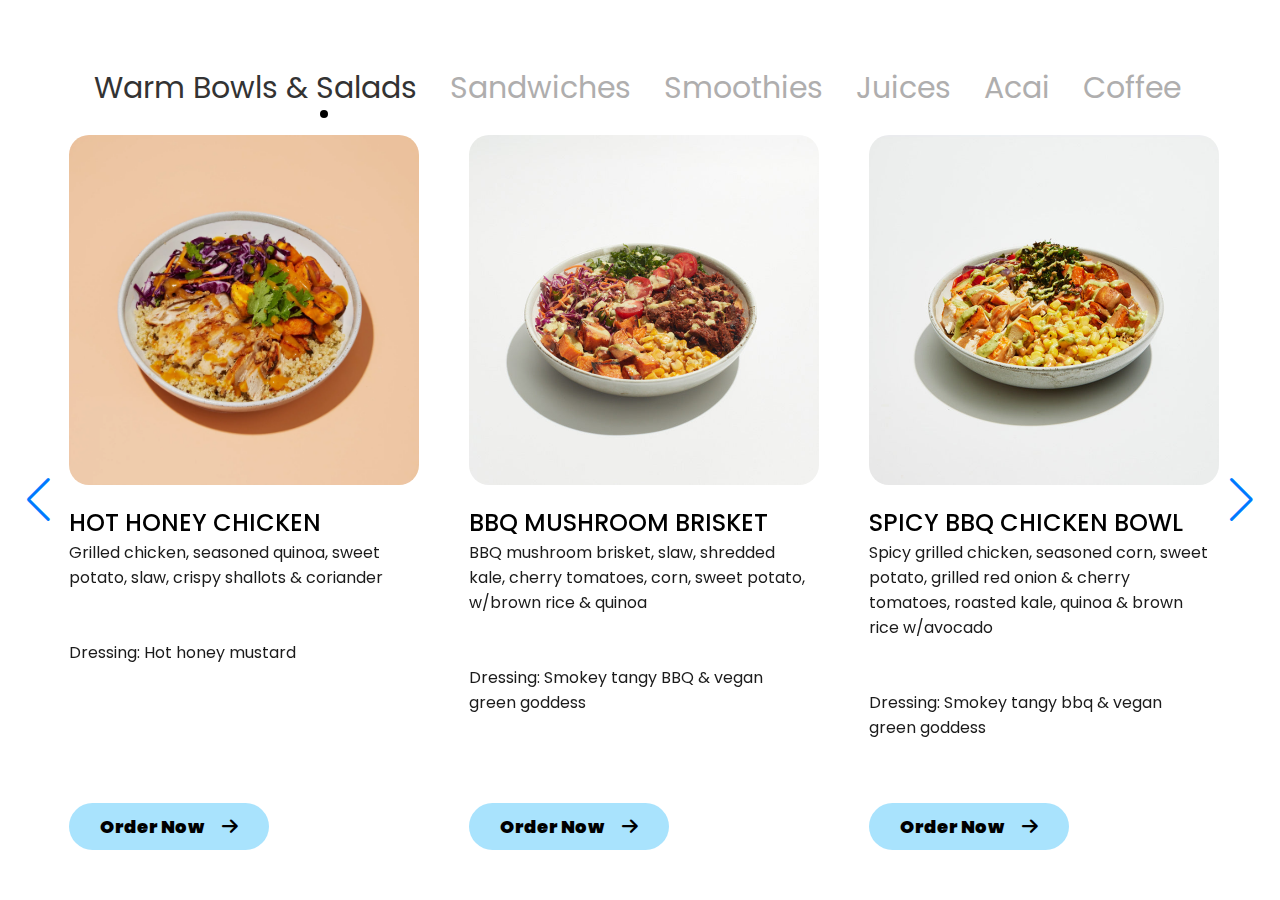
==== index.html @ 51a3aa34 "Add files via upload" ====
<!DOCTYPE html>
<html lang="en">

<head>
    <meta charset="UTF-8">
    <meta name="viewport" content="width=device-width, initial-scale=1.0">
    <title>Document</title>
    <link rel="stylesheet" href="style.css">

    <link rel="stylesheet" href="./swiper-bundle.min.css">

    <link rel="stylesheet" href="https://cdnjs.cloudflare.com/ajax/libs/font-awesome/6.6.0/css/all.min.css">
</head>

<body>
    <div class="container">
        <div class="content">
            <input type="radio" name="indicator" checked id="wbands">
            <input type="radio" name="indicator" id="sandwiches">
            <input type="radio" name="indicator" id="smoothies">
            <input type="radio" name="indicator" id="juices">
            <input type="radio" name="indicator" id="acai">
            <input type="radio" name="indicator" id="coffee">
            <div class="list">
                <label for="wbands" class="wbands tab">
                    <span class="topic">Warm Bowls & Salads</span>
                </label>
                <label for="sandwiches" class="sandwiches tab">
                    <span class="topic">Sandwiches</span>
                </label>
                <label for="smoothies" class="smoothies tab">
                    <span class="topic">Smoothies</span>
                </label>
                <label for="juices" class="juices tab">
                    <span class="topic">Juices</span>
                </label>
                <label for="acai" class="acai tab">
                    <span class="topic">Acai</span>
                </label>
                <label for="coffee" class="coffee tab">
                    <span class="topic">Coffee</span>
                </label>
                <div class="indicator"></div>
            </div>


            <!-- Slider -->


            <div class="slide-container swiper">
                <div class="slide-content warmBowlsAndSalads products">

                    <!-------------------------------------------------------------warmBowlandSalads---------------------------------------------------------------------->


                    <div class="card-wrapper swiper-wrapper">
                        <div class="card swiper-slide">
                            <div class="image-content">
                                <div class="card-image">
                                    <img src="./images/WarmBowlsAndSalads/hothoneychicken_square.webp" class="card-img">
                                </div>
                            </div>
                            <div class="card-content">
                                <h3 class="name">HOT HONEY CHICKEN</h3>
                                <p class="description">Grilled chicken, seasoned quinoa, sweet potato, slaw, crispy
                                    shallots & coriander</p>
                                <br>
                                <br>
                                <p class="dressing">Dressing: Hot honey mustard</p>
                                <button class="btn">Order Now <i class="fa-solid fa-arrow-right"></i></button>

                            </div>
                        </div>

                        <div class="card swiper-slide">
                            <div class="image-content">
                                <div class="card-image">
                                    <img src="./images/WarmBowlsAndSalads/BBQ-Mushroom-Brisket.jpg" class="card-img">
                                </div>
                            </div>
                            <div class="card-content">
                                <h3 class="name">BBQ MUSHROOM BRISKET</h3>
                                <p class="description">BBQ mushroom brisket, slaw, shredded kale, cherry tomatoes, corn,
                                    sweet potato, w/brown rice & quinoa</p>
                                <br>
                                <br>
                                <p class="dressing">Dressing: Smokey tangy BBQ & vegan green goddess</p>
                                <button class="btn">Order Now <i class="fa-solid fa-arrow-right"></i></button>
                            </div>
                        </div>

                        <div class="card swiper-slide">
                            <div class="image-content">
                                <div class="card-image">
                                    <img src="./images/WarmBowlsAndSalads/Spicy_BBQ_Chicken_Bowl.jpg" class="card-img">
                                </div>
                            </div>

                            <div class="card-content">
                                <h3 class="name">SPICY BBQ CHICKEN BOWL</h3>
                                <p class="description">Spicy grilled chicken, seasoned corn, sweet potato, grilled red
                                    onion & cherry tomatoes, roasted kale, quinoa & brown rice w/avocado</p>
                                <br>
                                <br>
                                <p class="dressing">Dressing: Smokey tangy bbq & vegan green goddess</p>
                                <button class="btn">Order Now <i class="fa-solid fa-arrow-right"></i></button>
                            </div>
                        </div>

                        <div class="card swiper-slide">
                            <div class="image-content">
                                <div class="card-image">
                                    <img src="./images/WarmBowlsAndSalads/buffalochicken_Salad.jpg" class="card-img">
                                </div>
                            </div>
                            <div class="card-content">
                                <h3 class="name">BUFFALO CHICKEN SALAD</h3>
                                <p class="description">Grilled chicken, seasoned quinoa, kale, cherry tomatoes, carrots,
                                    cos, slaw, croutons, feta, pickled onions & coriander</p>
                                <br>
                                <br>
                                <p class="dressing">Dressing: Hot honey mustard</p>
                                <button class="btn">Order Now <i class="fa-solid fa-arrow-right"></i></button>
                            </div>
                        </div>

                        <div class="card swiper-slide">
                            <div class="image-content">
                                <div class="card-image">
                                    <img src="./images/WarmBowlsAndSalads/Burrito_Bowl.jpg" class="card-img">
                                </div>
                            </div>
                            <div class="card-content">
                                <h3 class="name">BURRITO BOWL</h3>
                                <p class="description">Spicy grilled chicken, sweet potato, black beans, seasoned corn,
                                    cherry tomatoes, shredded kale, quinoa & brown rice w/corn chips </p>
                                <br>
                                <br>
                                <p class="dressing">Dressing: Coriander jalapeno & chipotle crema</p>
                                <button class="btn">Order Now <i class="fa-solid fa-arrow-right"></i></button>
                            </div>
                        </div>

                        <div class="card swiper-slide">
                            <div class="image-content">
                                <div class="card-image">
                                    <img src="./images/WarmBowlsAndSalads/Macro_Bowl.jpg" class="card-img">
                                </div>
                            </div>
                            <div class="card-content">
                                <h3 class="name">MACRO BOWL</h3>
                                <p class="description">Sweet potato, lentils, hummus, avocado, cucumber, cherry
                                    tomatoes, shredded kale, quinoa & brown rice w/toasted paprika nut mix & black
                                    sesame seeds</p>
                                <br>
                                <br>
                                <p class="dressing">Dressing: Vegan green goddess</p>
                                <button class="btn">Order Now <i class="fa-solid fa-arrow-right"></i></button>
                            </div>
                        </div>

                        <div class="card swiper-slide">
                            <div class="image-content">
                                <div class="card-image">
                                    <img src="./images/WarmBowlsAndSalads/cali_harvest.jpg" class="card-img">
                                </div>
                            </div>
                            <div class="card-content">
                                <h3 class="name">CALI HARVEST</h3>
                                <p class="description">Grilled chicken, sweet potato, feta, apple, shredded kale, baby
                                    spinach, quinoa & brown rice w/toasted paprika nut mix</p>
                                <br>
                                <br>
                                <p class="dressing">Dressing: Citrus vinaigrette</p>
                                <button class="btn">Order Now <i class="fa-solid fa-arrow-right"></i></button>
                            </div>
                        </div>

                        <div class="card swiper-slide">
                            <div class="image-content">
                                <div class="card-image">
                                    <img src="./images/WarmBowlsAndSalads/Baja.jpg" class="card-img">
                                </div>
                            </div>
                            <div class="card-content">
                                <h3 class="name">BAJA CHICKEN SALAD</h3>
                                <p class="description">Spicy grilled chicken, avocado, slaw, corn, cos, black beans,
                                    cherry tomatoes, baby spinach w/corn chips</p>
                                <br>
                                <br>
                                <p class="dressing">Dressing: Coriander jalapeño & chipotle crema</p>
                                <button class="btn">Order Now <i class="fa-solid fa-arrow-right"></i></button>
                            </div>
                        </div>

                        <div class="card swiper-slide">
                            <div class="image-content">
                                <div class="card-image">
                                    <img src="./images/WarmBowlsAndSalads/seasame_teriyaki_salmon.webp" class="card-img">
                                </div>
                            </div>
                            <div class="card-content">
                                <h3 class="name">SEASAME TERIYAKI SALMON</h3>
                                <p class="description">Teriyaki glazed salmon <br> w/honey carrots, slaw mix, <br>
                                    edamame beans, cherry <br> tomatoes, pickled ginger, <br> brown rice & quinoa <br>
                                    topped w/crispy shallots <br> and black sesame seeds.</p>
                                <br>
                                <br>
                                <p class="dressing">Dressing: Creamy Sesame dressing</p>
                                <button class="btn">Order Now <i class="fa-solid fa-arrow-right"></i></button>
                            </div>
                        </div>
                    </div>
                    <div class="swiper-button-next btn-next"></div>
                    <div class="swiper-button-prev btn-prev"></div>
                </div>


                <!-------------------------------------------------------------SandWiches---------------------------------------------------------------------->

                <div class="slide-content SandWiches products">

                    <div class="card-wrapper swiper-wrapper">
                        <div class="card swiper-slide">
                            <div class="image-content">
                                <div class="card-image">
                                    <img src="./images/Sandwiches/Chicken_Club.webp" class="card-img">
                                </div>
                            </div>
                            <div class="card-content">
                                <h3 class="name">CHICKEN CLUB</h3>
                                <p class="description">Grilled chicken, avocado, roma tomato, baby spinach, dijon mayo, pesto on 36hr fermented toasted sourdough</p>
                             
                                <button class="btn">Order Now <i class="fa-solid fa-arrow-right"></i></button>

                            </div>
                        </div>

                        <div class="card swiper-slide">
                            <div class="image-content">
                                <div class="card-image">
                                    <img src="./images/Sandwiches/Spicy_Tuna_Melt.webp" class="card-img">
                                </div>
                            </div>
                            <div class="card-content">
                                <h3 class="name">SPICY TUNA MELT</h3>
                                <p class="description">Line caught tuna, avocado, provolone, roma tomato, jalapenos, vegan mayo & tabasco on 36hr fermented toasted sourdough</p>
                            
                                <button class="btn">Order Now <i class="fa-solid fa-arrow-right"></i></button>
                            </div>
                        </div>

                        <div class="card swiper-slide">
                            <div class="image-content">
                                <div class="card-image">
                                    <img src="./images//Sandwiches/Grilled_Tamari_Tofu.webp" class="card-img">
                                </div>
                            </div>

                            <div class="card-content">
                                <h3 class="name">GILLED TAMARI TOFU</h3>
                                <p class="description">Grilled tamari tofu, avocado, roma tomato, spinach, hummus, vegan smokey mayo & dukkah on 36hr fermented toasted sourdough</p>

                                <button class="btn">Order Now <i class="fa-solid fa-arrow-right"></i></button>
                            </div>
                        </div>

                        <div class="card swiper-slide">
                            <div class="image-content">
                                <div class="card-image">
                                    <img src="./images/Sandwiches/Chilli_Chicken.webp" class="card-img">
                                </div>
                            </div>
                            <div class="card-content">
                                <h3 class="name">CALI CHILLI CHICKEN</h3>
                                <p class="description">Grilled chicken, provolone, avocado, roma tomato, spinach & chilli mayo on 36hr fermented toasted sourdough</p>
                    
                                <button class="btn">Order Now <i class="fa-solid fa-arrow-right"></i></button>
                            </div>
                        </div>

                        <div class="card swiper-slide">
                            <div class="image-content">
                                <div class="card-image">
                                    <img src="./images/Sandwiches/Spicy_Tuna_Melt.webp" class="card-img">
                                </div>
                            </div>
                            <div class="card-content">
                                <h3 class="name">SMOKEY BBQ CHICKEN</h3>
                                <p class="description">Grilled chicken, BBQ sauce, slaw, pickles, provolone & dijon mayo on 36hr fermented toasted sourdough</p>
            
                                <button class="btn">Order Now <i class="fa-solid fa-arrow-right"></i></button>
                            </div>
                        </div>

                        <div class="card swiper-slide">
                            <div class="image-content">
                                <div class="card-image">
                                    <img src="./images/Sandwiches/The_Smash.webp" class="card-img">
                                </div>
                            </div>
                            <div class="card-content">
                                <h3 class="name">THE SMASH</h3>
                                <p class="description">Avocado, feta, roma tomato, pesto on 36hr fermented toasted sourdough</p>
                    
                                <button class="btn">Order Now <i class="fa-solid fa-arrow-right"></i></button>
                            </div>
                        </div>

                    </div>
                    <div class="swiper-button-next"></div>
                    <div class="swiper-button-prev"></div>
                </div>

                <!-------------------------------------------------------------Smoothies---------------------------------------------------------------------->


                <div class="slide-content Smoothies products">


                    <div class="card-wrapper swiper-wrapper">

                        <div class="card swiper-slide">
                            <div class="image-content">
                                <div class="card-image">
                                    <img src="./images/Smoothies/The_Arnold.webp" class="card-img">
                                </div>
                            </div>

                            <div class="card-content">
                                <h3 class="name">THE ARNOLD</h3>
                                <p class="description">Almond mylk, banana, vanilla, cinnamon, buckinis, date, plant protein, peanut butter</p>
                                <br>
                                <br>
                                <p class="tag">- BIG PROTEIN -</p>
                                <button class="btn">Order Now <i class="fa-solid fa-arrow-right"></i></button>
                            </div>
                        </div>

                        <div class="card swiper-slide">
                            <div class="image-content">
                                <div class="card-image">
                                    <img src="./images/Smoothies/The GOAT.webp" class="card-img">
                                </div>
                            </div>

                            <div class="card-content">
                                <h3 class="name">THE G.O.A.T</h3>
                                <p class="description">Oats, blueberries, banana, buckinis, almond mylk, plant protein, flaxmeal, maple syrup, vanilla, cinnamon</p>
                                <br>
                                <br>
                                <p class="tag">- BIG PROTEIN -</p>
                                <button class="btn">Order Now <i class="fa-solid fa-arrow-right"></i></button>
                            </div>
                        </div>
                        
                        <div class="card swiper-slide">
                            <div class="image-content">
                                <div class="card-image">
                                    <img src="./images/Smoothies/choc_PB.webp" class="card-img">
                                </div>
                            </div>

                            <div class="card-content">
                                <h3 class="name">PB-N-CHOC</h3>
                                <p class="description">Peanut butter, organic roasted cocoa, banana, honey, vanilla, flaxmeal, plant protein, almond mylk</p>
                                <br>
                                <br>
                                <p class="tag">- BIG PROTEIN -</p>
                                <button class="btn">Order Now <i class="fa-solid fa-arrow-right"></i></button>
                            </div>
                        </div>

                        <div class="card swiper-slide">
                            <div class="image-content">
                                <div class="card-image">
                                    <img src="./images/Smoothies/Strawberry_gains.webp" class="card-img">
                                </div>
                            </div>

                            <div class="card-content">
                                <h3 class="name">STRAWBERRY GAINS</h3>
                                <p class="description">Strawberries, banana, maple syrup, peanut butter, plant protein, pistachio granola, almond mylk, strawberry compote</p>
                                <br>
                                <br>
                                <p class="tag">- BIG PROTEIN -</p>
                                <button class="btn">Order Now <i class="fa-solid fa-arrow-right"></i></button>
                            </div>
                        </div>

                        <div class="card swiper-slide">
                            <div class="image-content">
                                <div class="card-image">
                                    <img src="./images/Smoothies/power_greens.webp" class="card-img">
                                </div>
                            </div>

                            <div class="card-content">
                                <h3 class="name">POWER GREENS</h3>
                                <p class="description">Spinach, dates, banana, cacao nibs, maca, plant protein, parsley, almond mylk</p>
                                <br>
                                <br>
                                <p class="tag">- BIG PROTEIN -</p>
                                <button class="btn">Order Now <i class="fa-solid fa-arrow-right"></i></button>
                            </div>
                        </div>

                        <div class="card swiper-slide">
                            <div class="image-content">
                                <div class="card-image">
                                    <img src="./images/Smoothies/mango_colada.webp" class="card-img">
                                </div>
                            </div>

                            <div class="card-content">
                                <h3 class="name">MANGO COLADA</h3>
                                <p class="description">Mango, passionfruit, coyo, banana, dates, maca, coconut water</p>
                                <br>
                                <br>
                                <p class="tag">- LOW CALI -</p>
                                <button class="btn">Order Now <i class="fa-solid fa-arrow-right"></i></button>
                            </div>
                        </div>
                        
                        <div class="card swiper-slide">
                            <div class="image-content">
                                <div class="card-image">
                                    <img src="./images/Smoothies/hazelnut.webp" class="card-img">
                                </div>
                            </div>

                            <div class="card-content">
                                <h3 class="name">CHOCOLATE HAZE</h3>
                                <p class="description">Organic roasted cocoa, hazelnut, banana, maple syrup, almond mylk, plant protein</p>
                                <br>
                                <br>
                                <p class="tag">- LOW CALI -</p>
                                <button class="btn">Order Now <i class="fa-solid fa-arrow-right"></i></button>
                            </div>
                        </div>
                        
                        <div class="card swiper-slide">
                            <div class="image-content">
                                <div class="card-image">
                                    <img src="./images/Smoothies/matcha_malibu.webp" class="card-img">
                                </div>
                            </div>

                            <div class="card-content">
                                <h3 class="name">MALIBU MATCHA</h3>
                                <p class="description">Matcha, spinach, vanilla, mango, banana, agave, oat mylk, coyo</p>
                                <br>
                                <br>
                                <p class="tag">- LOW CALI -</p>
                                <button class="btn">Order Now <i class="fa-solid fa-arrow-right"></i></button>
                            </div>
                        </div> 
                        
                        <div class="card swiper-slide">
                            <div class="image-content">
                                <div class="card-image">
                                    <img src="./images/Smoothies/muscl_beach.webp" class="card-img">
                                </div>
                            </div>

                            <div class="card-content">
                                <h3 class="name">MUSCLE BEACH</h3>
                                <p class="description">Vanilla, banana, BCAA’s, creatine, plant protein, oat mylk, date, buckinis, coyo, maple syrup</p>
                                <br>
                                <br>
                                <p class="tag">- HIGH PERFORMANCE -</p>
                                <button class="btn">Order Now <i class="fa-solid fa-arrow-right"></i></button>
                            </div>
                        </div>
                        
                        <div class="card swiper-slide">
                            <div class="image-content">
                                <div class="card-image">
                                    <img src="./images/Smoothies/shredder.webp" class="card-img">
                                </div>
                            </div>

                            <div class="card-content">
                                <h3 class="name">THE SHREDDER</h3>
                                <p class="description">Blueberries, L-Carnitine, plant protein, flaxmeal, banana, vanilla, almond mylk</p>
                                <br>
                                <br>
                                <p class="tag">- HIGH PERFORMANCE -</p>
                                <button class="btn">Order Now <i class="fa-solid fa-arrow-right"></i></button>
                            </div>
                        </div>
                        
                        <div class="card swiper-slide">
                            <div class="image-content">
                                <div class="card-image">
                                    <img src="./images/Smoothies/recovery.webp" class="card-img">
                                </div>
                            </div>

                            <div class="card-content">
                                <h3 class="name">POWER RECOVERY</h3>
                                <p class="description">Blueberries, banana, acai, BCAA’s, plant protein blue spirulina, coconut water, coyo, maca, maple syrup</p>
                                <br>
                                <br>
                                <p class="tag">- HIGH PERFORMANCE -</p>
                                <button class="btn">Order Now <i class="fa-solid fa-arrow-right"></i></button>
                            </div>
                        </div>
                        
                        <div class="card swiper-slide">
                            <div class="image-content">
                                <div class="card-image">
                                    <img src="./images/Smoothies/godfather.webp" class="card-img">
                                </div>
                            </div>

                            <div class="card-content">
                                <h3 class="name">THE GODFATHER</h3>
                                <p class="description">Espresso, dates, banana, oat mylk, vanilla, almond butter, maple syrup, cinnamon</p>
                                <br>
                                <br>
                                <p class="tag">- CALI SIGNATURES -</p>
                                <button class="btn">Order Now <i class="fa-solid fa-arrow-right"></i></button>
                            </div>
                        </div>
                        
                        <div class="card swiper-slide">
                            <div class="image-content">
                                <div class="card-image">
                                    <img src="./images/Smoothies/golden_glow.webp" class="card-img">
                                </div>
                            </div>

                            <div class="card-content">
                                <h3 class="name">GOLDEN GLOW</h3>
                                <p class="description">Mango, banana, oat mylk, turmeric, honey, plant protein, almond butter, dates, vanilla, cinnamonEspresso, dates, banana, oat mylk, vanilla, almond butter, maple syrup, cinnamon</p>
                                <br>
                                <br>
                                <p class="tag">- CALI SIGNATURES -</p>
                                <button class="btn">Order Now <i class="fa-solid fa-arrow-right"></i></button>
                            </div>
                        </div>


                        <div class="card swiper-slide">
                            <div class="image-content">
                                <div class="card-image">
                                    <img src="./images/Smoothies/CaliBerry.webp" class="card-img">
                                </div>
                            </div>
                            <div class="card-content">
                                <h3 class="name">CALI BERRY</h3>
                                <p class="description">Strawberries, raspberries, banana, agave, buckinis, almond butter, coyo, almond mylk</p>
                                <br>
                                <p class="tag">- CALI SIGNATURES -</p>
                                <button class="btn">Order Now <i class="fa-solid fa-arrow-right"></i></button>

                            </div>
                        </div>

                        <div class="card swiper-slide">
                            <div class="image-content">
                                <div class="card-image">
                                    <img src="./images/Smoothies/field_of_greens.webp" class="card-img">
                                </div>
                            </div>
                            <div class="card-content">
                                <h3 class="name">FIELD OF GREENS</h3>
                                <p class="description">Spinach, banana, coconut water, chia seeds, plant protein, almond butter</p>
                                <br>
                                <br>
                                <p class="tag">- CALI SIGNATURES -</p>
                                <button class="btn">Order Now <i class="fa-solid fa-arrow-right"></i></button>
                            </div>
                        </div>

                    </div>
                    <div class="swiper-button-next"></div>
                    <div class="swiper-button-prev"></div>
                </div>
<!-------------------------------------------------------------Juices---------------------------------------------------------------------->
                <div class="slide-content Juices products">
            <div class="card-wrapper swiper-wrapper">

                <div class="card swiper-slide">
                    <div class="image-content">
                        <div class="card-image">
                            <img src="./images/Juices/The_cali.webp" class="card-img">
                        </div>
                    </div>
                    <div class="card-content">
                        <h3 class="name">THE CALI</h3>
                        <p class="description">Cucumber, Kale, Celery, Cos, Spinach, Green Apple, Lemon, Mint</p>
                        
                        <button class="btn">Order Now <i class="fa-solid fa-arrow-right"></i></button>
                
                    </div>
                </div>

                <div class="card swiper-slide">
                    <div class="image-content">
                        <div class="card-image">
                            <img src="./images/Juices/Radiant_Glow.webp" class="card-img">
                        </div>
                    </div>
                    <div class="card-content">
                        <h3 class="name">RADIANT GLOW</h3>
                        <p class="description">Carrot, Orange, Green Apple, Turmeric, Ginger + Probiotic</p>
                        
                        <button class="btn">Order Now <i class="fa-solid fa-arrow-right"></i></button>
                
                    </div>
                </div>
                
                <div class="card swiper-slide">
                    <div class="image-content">
                        <div class="card-image">
                            <img src="./images/Juices/Baja_beats.webp" class="card-img">
                        </div>
                    </div>
                    <div class="card-content">
                        <h3 class="name">BAJA BEETS</h3>
                        <p class="description">Beet, Cucumber, Carrot, Green Apple, Lemon, Ginger</p>
                        
                        <button class="btn">Order Now <i class="fa-solid fa-arrow-right"></i></button>
                
                    </div>
                </div>
                
                <div class="card swiper-slide">
                    <div class="image-content">
                        <div class="card-image">
                            <img src="./images/Juices/Popeye.webp" class="card-img">
                        </div>
                    </div>
                    <div class="card-content">
                        <h3 class="name">POPEYE</h3>
                        <p class="description">Kale, Spinach, Cos, Celery, Cucumber, Parsley, Lemon</p>
                        
                        <button class="btn">Order Now <i class="fa-solid fa-arrow-right"></i></button>
                
                    </div>
                </div> 
                
                <div class="card swiper-slide">
                    <div class="image-content">
                        <div class="card-image">
                            <img src="./images/Juices/cekery_juice.webp" class="card-img">
                        </div>
                    </div>
                    <div class="card-content">
                        <h3 class="name">CELERY JUICE</h3>
                        <p class="description">100% Celery Juice... yep that's it</p>
                        
                        <button class="btn">Order Now <i class="fa-solid fa-arrow-right"></i></button>
                
                    </div>
                </div> 
                
                <div class="card swiper-slide">
                    <div class="image-content">
                        <div class="card-image">
                            <img src="./images/Juices/Golden_state.webp" class="card-img">
                        </div>
                    </div>
                    <div class="card-content">
                        <h3 class="name">GOLDEN STATE</h3>
                        <p class="description">Orange, Carrot, Pineapple, Green Apple, Lemon</p>
                        
                        <button class="btn">Order Now <i class="fa-solid fa-arrow-right"></i></button>
                
                    </div>
                </div>
                
                <div class="card swiper-slide">
                    <div class="image-content">
                        <div class="card-image">
                            <img src="./images/Juices/Recovery_juice.webp" class="card-img">
                        </div>
                    </div>
                    <div class="card-content">
                        <h3 class="name">RECOVERY</h3>
                        <p class="description">Filtered Water, Lemon, Raw Sugarcane, Activated Charcoal, Bentonite Clay + Probiotics</p>
                        
                        <button class="btn">Order Now <i class="fa-solid fa-arrow-right"></i></button>
                
                    </div>
                </div>
                
                <div class="card swiper-slide">
                    <div class="image-content">
                        <div class="card-image">
                            <img src="./images/Juices/Gut_Magic.webp" class="card-img">
                        </div>
                    </div>
                    <div class="card-content">
                        <h3 class="name">GUT MAGIC</h3>
                        <p class="description">Coconut Vinegar, Lemon, Turmeric, Ginger, Coconut Nectar, Filtered Water + Probiotics</p>
                        
                        <button class="btn">Order Now <i class="fa-solid fa-arrow-right"></i></button>
                
                    </div>
                </div>
                
                <div class="card swiper-slide">
                    <div class="image-content">
                        <div class="card-image">
                            <img src="./images/Juices/Pink_Limeade.webp" class="card-img">
                        </div>
                    </div>
                    <div class="card-content">
                        <h3 class="name">PINK LIMEADE</h3>
                        <p class="description">Coconut Vinegar, Strawberry, Lime, Coconut Nectar, Filtered Water + Probiotics</p>
                        
                        <button class="btn">Order Now <i class="fa-solid fa-arrow-right"></i></button>
                
                    </div>
                </div>
                
                <div class="card swiper-slide">
                    <div class="image-content">
                        <div class="card-image">
                            <img src="./images/Juices/Pocket_rocket.webp" class="card-img">
                        </div>
                    </div>
                    <div class="card-content">
                        <h3 class="name">POCKET ROCKET</h3>
                        <p class="description">Filtered Water, Lemon, Maple, Cayenne + Probiotics</p>
                        
                        <button class="btn">Order Now <i class="fa-solid fa-arrow-right"></i></button>
                
                    </div>
                </div>
                
                <div class="card swiper-slide">
                    <div class="image-content">
                        <div class="card-image">
                            <img src="./images/Juices/Gut_restore.webp" class="card-img">
                        </div>
                    </div>
                    <div class="card-content">
                        <h3 class="name">GUT RESTORE</h3>
                        <p class="description">Apple Cider Vinegar, Vegan Probiotics, Ginger, Pink Grapefruit, Apple, Lemon, Coconut Water, Chlorophyll</p>
                        
                        <button class="btn">Order Now <i class="fa-solid fa-arrow-right"></i></button>
                
                    </div>
                </div>
                
                <div class="card swiper-slide">
                    <div class="image-content">
                        <div class="card-image">
                            <img src="./images/Juices/Glow.webp" class="card-img">
                        </div>
                    </div>
                    <div class="card-content">
                        <h3 class="name">GLOW</h3>
                        <p class="description">Turmeric, Ginger, Pineapple, Lemon, Apple, Cayenne Pepper, Agave, Black Pepper Oil</p>
                        
                        <button class="btn">Order Now <i class="fa-solid fa-arrow-right"></i></button>
                
                    </div>
                </div>
                
                <div class="card swiper-slide">
                    <div class="image-content">
                        <div class="card-image">
                            <img src="./images/Juices/Fireball.webp" class="card-img">
                        </div>
                    </div>
                    <div class="card-content">
                        <h3 class="name">FIREBALL</h3>
                        <p class="description">Ginger, Echinacea, Lemon, Apple, Agave, Oil of Oregano</p>
                        
                        <button class="btn">Order Now <i class="fa-solid fa-arrow-right"></i></button>
                
                    </div>
                </div>

            </div>
            <div class="swiper-button-next"></div>
            <div class="swiper-button-prev"></div>
                </div>

<!-------------------------------------------------------------Acai---------------------------------------------------------------------->

                <div class="slide-content Acai products">
                        <div class="card-wrapper swiper-wrapper">

                            <div class="card swiper-slide">
                                <div class="image-content">
                                    <div class="card-image">
                                        <img src="./images/Acai/The_Original_Acai.webp" class="card-img">
                                    </div>
                                </div>
                                <div class="card-content">
                                    <h3 class="name">THE ORIGINAL</h3>
                                    <p class="description">Açai, pistachio granola, banana, kiwi, strawberries, passionfruit, coconut flakes</p>
                                   
                                    <button class="btn">Order Now <i class="fa-solid fa-arrow-right"></i></button>
                            
                                </div>
                            </div>

                            <div class="card swiper-slide">
                                <div class="image-content">
                                    <div class="card-image">
                                        <img src="./images/Acai/The_PBJ_Acai.webp" class="card-img">
                                    </div>
                                </div>
                                <div class="card-content">
                                    <h3 class="name">THE P.B.J</h3>
                                    <p class="description">Açai, peanut butter, banana, strawberries, blueberries, paleo granola, hemp seeds</p>
                                   
                                    <button class="btn">Order Now <i class="fa-solid fa-arrow-right"></i></button>
                            
                                </div>
                            </div>
                            
                            <div class="card swiper-slide">
                                <div class="image-content">
                                    <div class="card-image">
                                        <img src="./images/Acai/MYO.webp" class="card-img">
                                    </div>
                                </div>
                                <div class="card-content">
                                    <h3 class="name">MYO AÇAI</h3>
                                    <p class="description">20 toppings to choose from, go wild and build your very own flavour combo! All natural, made from pure Açai, with no refined sugar or stabilisers</p>
                                   
                                    <button class="btn">Order Now <i class="fa-solid fa-arrow-right"></i></button>
                            
                                </div>
                            </div>
        
                            
        
    
                        </div>
                </div>

      <!-------------------------------------------------------------Coffee---------------------------------------------------------------------->

                <div class="slide-content Coffee products">
                    <div class="card-wrapper swiper-wrapper">

                        <div class="card swiper-slide">
                            <div class="image-content">
                                <div class="card-image">
                                    <img src="./images/Coffee/browns_mill_organic.webp" class="card-img">
                                </div>
                            </div>
                            <div class="card-content">
                                <h3 class="name">BROWNS MILL ORGANIC COFFEE</h3>
                                <p class="description">Flat white, cappuccino, latte, long black, mocha, piccolo, macchiato, espresso</p>
    
                                <button class="btn">Order Now <i class="fa-solid fa-arrow-right"></i></button>
                        
                            </div>
                        </div>
                        
                        <div class="card swiper-slide">
                            <div class="image-content">
                                <div class="card-image">
                                    <img src="./images/Coffee/Hazelnut_Iced_Latte.webp" class="card-img">
                                </div>
                            </div>
                            <div class="card-content">
                                <h3 class="name">ICED HAZELNUT LATTE</h3>
                                <p class="description">Cold brew espresso, hazelnut, almond mylk, coconut sugar & cinnamon</p>
    
                                <button class="btn">Order Now <i class="fa-solid fa-arrow-right"></i></button>
                        
                            </div>
                        </div>
                        
                        <div class="card swiper-slide">
                            <div class="image-content">
                                <div class="card-image">
                                    <img src="./images/Coffee/Choc_Johnson.webp" class="card-img">
                                </div>
                            </div>
                            <div class="card-content">
                                <h3 class="name">THE 'CHOC' JOHNSON</h3>
                                <p class="description">Organic roasted cocoa, ginger, adaptogens, almond mylk & maple syrup</p>
    
                                <button class="btn">Order Now <i class="fa-solid fa-arrow-right"></i></button>
                        
                            </div>
                        </div>
                        
                        <div class="card swiper-slide">
                            <div class="image-content">
                                <div class="card-image">
                                    <img src="./images/Coffee/chai_latte.webp" class="card-img">
                                </div>
                            </div>
                            <div class="card-content">
                                <h3 class="name">CHAI LATTE</h3>
                                <p class="description">Bespoke wet chai, cinnamon, honey, milk</p>
    
                                <button class="btn">Order Now <i class="fa-solid fa-arrow-right"></i></button>
                        
                            </div>
                        </div>
                        
                        <div class="card swiper-slide">
                            <div class="image-content">
                                <div class="card-image">
                                    <img src="./images/Coffee/new_matcha.webp" class="card-img">
                                </div>
                            </div>
                            <div class="card-content">
                                <h3 class="name">MATCHA LATTE</h3>
                                <p class="description">Matcha, agave & soy milk</p>
    
                                <button class="btn">Order Now <i class="fa-solid fa-arrow-right"></i></button>
                        
                            </div>
                        </div>
                        
                        <div class="card swiper-slide">
                            <div class="image-content">
                                <div class="card-image">
                                    <img src="./images/Coffee/iced_choc_johnson.webp" class="card-img">
                                </div>
                            </div>
                            <div class="card-content">
                                <h3 class="name">ICED 'CHOC' JOHNSON</h3>
                                <p class="description">Organic roasted cocoa, ginger, adaptogens, almond mylk & maple syrup served on ice</p>
    
                                <button class="btn">Order Now <i class="fa-solid fa-arrow-right"></i></button>
                        
                            </div>
                        </div>
                        
                        <div class="card swiper-slide">
                            <div class="image-content">
                                <div class="card-image">
                                    <img src="./images/Coffee/pb_latte.webp" class="card-img">
                                </div>
                            </div>
                            <div class="card-content">
                                <h3 class="name">PEANUT BUTTER LATTE</h3>
                                <p class="description">Peanut butter, maple syrup, espresso, oat mylk, cinnamon, vanilla & MCT oil</p>
    
                                <button class="btn">Order Now <i class="fa-solid fa-arrow-right"></i></button>
                        
                            </div>
                        </div>
                        
                        <div class="card swiper-slide">
                            <div class="image-content">
                                <div class="card-image">
                                    <img src="./images/Coffee/Almond_mocha.webp" class="card-img">
                                </div>
                            </div>
                            <div class="card-content">
                                <h3 class="name">ALMOND BUTTER MOCHA</h3>
                                <p class="description">Almond butter, cocoa, espresso, maple syrup, oat mylk & MCT oil</p>
    
                                <button class="btn">Order Now <i class="fa-solid fa-arrow-right"></i></button>
                        
                            </div>
                        </div> 
                        
                        <div class="card swiper-slide">
                            <div class="image-content">
                                <div class="card-image">
                                    <img src="./images/Coffee/New_straberry_matcha_square.webp" class="card-img">
                                </div>
                            </div>
                            <div class="card-content">
                                <h3 class="name">STRAWBERRY MATCHA</h3>
                                <p class="description">Matcha, agave, house-made strawberry compote & oat mylk served on ice</p>
    
                                <button class="btn">Order Now <i class="fa-solid fa-arrow-right"></i></button>
                        
                            </div>
                        </div>
                        
                        <div class="card swiper-slide">
                            <div class="image-content">
                                <div class="card-image">
                                    <img src="./images/Coffee/iced_matcha_latte.webp" class="card-img">
                                </div>
                            </div>
                            <div class="card-content">
                                <h3 class="name">ALMOND BUTTER MOCHA</h3>
                                <p class="description">Matcha, agave & soy milk served on ice</p>
    
                                <button class="btn">Order Now <i class="fa-solid fa-arrow-right"></i></button>
                        
                            </div>
                        </div>
      
                    </div>
                    <div class="swiper-button-next"></div>
                    <div class="swiper-button-prev"></div>
                </div>
            </div>
        </div>
    </div>
    </div>

</body>

<script src="./swiper-bundle.min.js"></script>
<script src="./script.js"></script>

</html>
---- style.css ----
@import url('https://fonts.googleapis.com/css2?family=Poppins:wght@300;400;500;600&display=swap');

* {
    margin: 0;
    padding: 0;
    box-sizing: border-box;
    font-family: 'Poppins', sans-serif;
}

body{
    height: 100vh;
    width: 100%;
    display: flex;
    align-items: center;
    justify-content: center;
    background: #ffffff;
}

.container{
    MAX-height: 850PX;
    height: 100%;
    max-width: 1400px;
    width: 100% ;
    background: #fff;
    border-radius: 12px;
    padding: 40px 0;
}

.container .content .list{
    display: flex;
    flex-direction: row;
    justify-content: center;
    position: relative;
}

.list {
    overflow-x: auto;
    white-space: nowrap;
}

.tab {
    display: inline-block;
    padding: 10px 20px;
    margin-right: 5px;
    cursor: pointer;
    user-select: none;
}

.content .list label{
    height: 60px;
    font-size: 30px;
    font-weight: 400;
    padding: 0 14px;
    color: rgb(175, 174, 174);
    transition: all 0.3s ease;
}

.content .list label:hover{
   color: rgb(71, 71, 71);
}

.content .indicator{
    position: absolute;
    border-radius: 100px;
    height: 8px;
    width: 8px;
    top: 45px;
    left: 400px;
    background-color: rgb(0, 0, 0);

}

#wbands:checked ~ .list .wbands,
#sandwiches:checked ~ .list  .sandwiches,
#smoothies:checked ~ .list .smoothies,
#juices:checked ~ .list .juices,
#acai:checked ~ .list .acai,
#coffee:checked ~ .list .coffee {
 color: #333;
}

#wbands:checked ~ .list .indicator{
    top: 45px;
    left: 320px;

} 

#sandwiches:checked ~.list  .indicator{
    left: 600px;

}

#smoothies:checked ~.list  .indicator{
    left: 800px;

}

#juices:checked ~ .list .indicator{
    left: 960px;

}

#acai:checked ~ .list .indicator{
    left: 1080px;

}

#coffee:checked ~ .list .indicator{
    left: 1190px;

}

.container input[type="radio"]{
    display: none;
}

/* SLIDER */

.card-image{
    position: relative;
    height: 350px;
    width: 350px;
}

.card-image .card-img{
    position: absolute;
    height: 100%;
    width: 100%;
    object-fit: cover;
    border-radius: 20px;
}

.slide-container{
    max-width: 1250px;
    width: 100%;
    padding: 40px 0;
}

.slide-content{
    margin: 0 40px;
    height: 750px;
    overflow: hidden;
}

.image-content, .card-content{
    display: flex;
    flex-direction: column;
    align-items: left;
    padding: 10px 14px;   
}

.name{
    font-size: 24px;
    font-weight: 500;
}

.description{
    font-size: 16px;
    color: rgb(27, 27, 27);
    font-weight: 400;
}

.dressing{
    color: rgb(27, 27, 27);
    font-size: 16px;
    font-weight: 400;
}

.tag{
    font-weight: 700;
    color: rgb(27, 27, 27);
    font-size: 16px;
}


.btn{
    position: absolute;
    bottom: 25px;
    padding: 10px 15px;
    border-radius: 25px;
    width: 200px;
    border: 0px;
    font-size: 18px;
    font-weight: 900;
    background-color: rgb(169, 227, 253);
    transition: all 0.3s ease;
}

i{
    margin-left: 15px;
}

.btn:hover{
    color:#fff;
    background-color: #333;
}




.slide-container .products{
    display: none;
}

.slide-container .warmBowlsAndSalads{
    display: block;
}

#wbands:checked ~ .slide-container .warmBowlsAndSalads,
#sandwiches:checked ~ .slide-container  .SandWiches,
#smoothies:checked ~ .slide-container .Smoothies,
#juices:checked ~ .slide-container .Juices,
#acai:checked ~ .slide-container .Acai,
#coffee:checked ~ .slide-container .Coffee {
 display: block;
}

#sandwiches:checked ~ .slide-container  .warmBowlsAndSalads,
#smoothies:checked ~ .slide-container .warmBowlsAndSalads,
#juices:checked ~ .slide-container .warmBowlsAndSalads,
#acai:checked ~ .slide-container .warmBowlsAndSalads,
#coffee:checked ~ .slide-container .warmBowlsAndSalads {
 display: none;
}




@media screen and (min-width: 1050px) and (max-width: 1200px) {
  .content .list label{
    font-size: 30px;
    padding: 0 14px;
    }
    
    .card-image{
        height: 270px;
        width: 270px;
    }
    
    
    .image-content, .card-content{
        display: flex;
        flex-direction: column;
        align-items: left;
        padding: 8px 12px;   
    }
    
    .name{
        font-size: 22px;
    }
    
    .description{
        font-size: 15px;
    }
    
    .dressing{
        font-size: 15px;
    }


    .content .indicator{
        top: 55px;
        left: 245px;
    
    }

    #wbands:checked ~ .list .indicator{
        left: 245px;
    
    }
    
    #sandwiches:checked ~.list  .indicator{
        left: 470px;
    
    }
    
    #smoothies:checked ~.list  .indicator{
        left: 630px;
    
    }
    
    #juices:checked ~ .list .indicator{
        left: 765px;
    
    }
    
    #acai:checked ~ .list .indicator{
        left: 850px;
    
    }
    
    #coffee:checked ~ .list .indicator{
        left: 940px;
    
    }
    
}
    
@media screen and (min-width: 790px) and (max-width: 1050px) {
    
    
    .content .list label{
      font-size: 30px;
      padding: 0 12px;
      }
      
      .card-image{
          height: 270px;
          width: 270px;
      }
      
      
      .image-content, .card-content{
          display: flex;
          flex-direction: column;
          align-items: left;
          padding: 6px 10px;   
      }
      
      .name{
          font-size: 20px;
      }
      
      .description{
          font-size: 14px;
      }
      
      .dressing{
          font-size: 14px;
      }

      .content .indicator{
        top: 30px;
        left: 200px;
    
    }

    #wbands:checked ~ .list .indicator{
        left: 200px;
    
    }
    
    #sandwiches:checked ~.list  .indicator{
        left: 365px;
    
    }
    
    #smoothies:checked ~.list  .indicator{
        left: 500px;
    
    }
    
    #juices:checked ~ .list .indicator{
        left: 610px;
    
    }
    
    #acai:checked ~ .list .indicator{
        left: 680px;
    
    }
    
    #coffee:checked ~ .list .indicator{
        left: 750px;
    
    }
      
  }

  @media screen and (min-width: 520px) and (max-width: 790px) {
    

    .content .list label{
      font-size: 24px;
      padding: 0 12px;
      }
      
      .card-image{
          height: 200px;
          width: 200px;
      }
      
      
      .image-content, .card-content{
          display: flex;
          flex-direction: column;
          align-items: left;
          padding: 6px 10px;   
      }
      
      .name{
          font-size: 20px;
      }
      
      .description{
          font-size: 14px;
      }
      
      .dressing{
          font-size: 14px;
      }

      .content .indicator{
        top: 30px;
        left: 200px;
    
    }

    #wbands:checked ~ .list .indicator{
        left: 200px;
    
    }
    
    #sandwiches:checked ~.list  .indicator{
        left: 365px;
    
    }
    
    #smoothies:checked ~.list  .indicator{
        left: 500px;
    
    }
    
    #juices:checked ~ .list .indicator{
        left: 610px;
    
    }
    
    #acai:checked ~ .list .indicator{
        left: 680px;
    
    }
    
    #coffee:checked ~ .list .indicator{
        left: 750px;
    
    }
      
  }
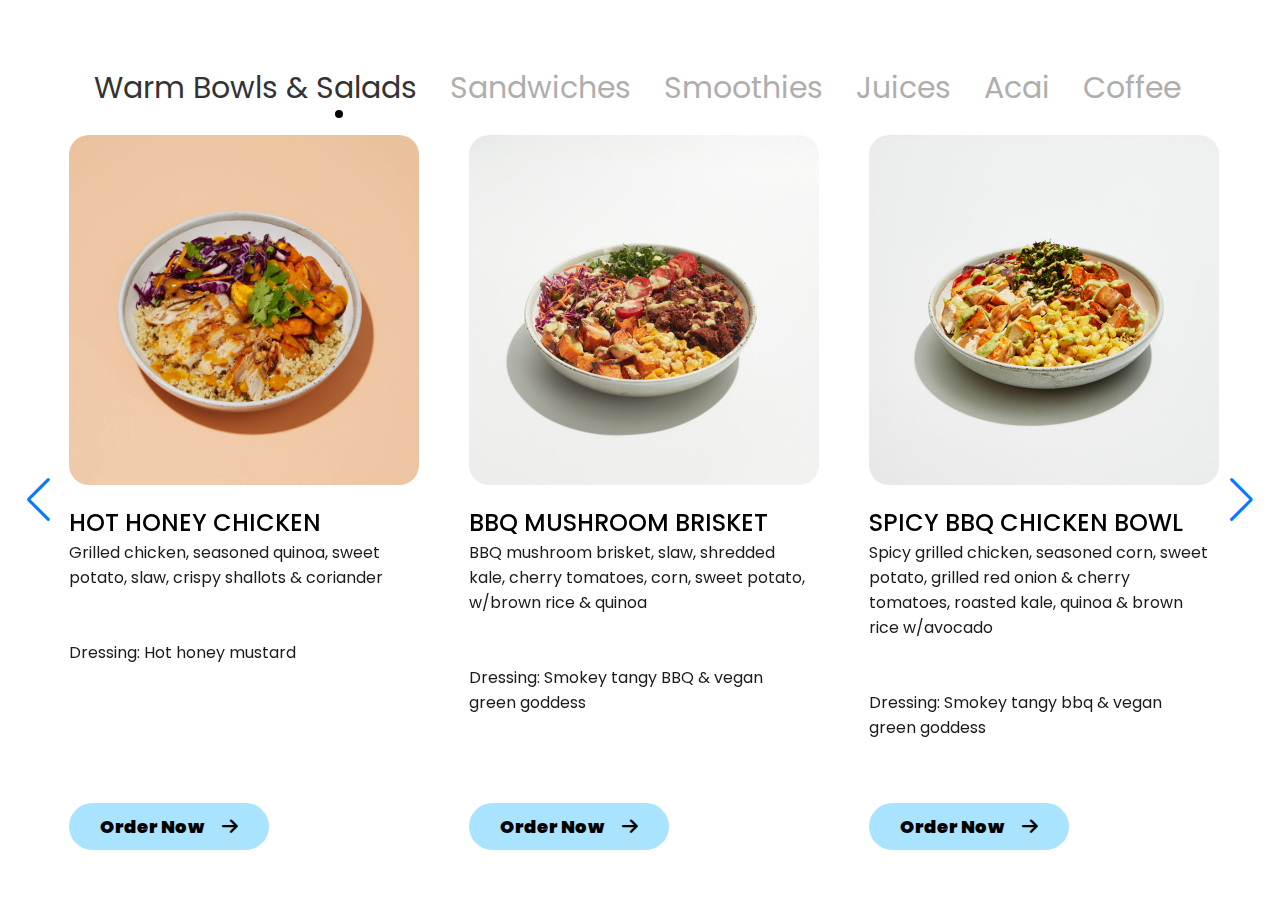
==== commit 05c78a6b: "Add files via upload" ====
--- a/index.html
+++ b/index.html
@@ -4,17 +4,21 @@
 <head>
     <meta charset="UTF-8">
     <meta name="viewport" content="width=device-width, initial-scale=1.0">
-    <title>Document</title>
+    <title>SLIDER</title>
+    <!-- CSS -->
     <link rel="stylesheet" href="style.css">
-
+    <!--Swiper-Slider-CSS-->
     <link rel="stylesheet" href="./swiper-bundle.min.css">
-
+    <!-- arrow-right cdn from font-awesome -->
     <link rel="stylesheet" href="https://cdnjs.cloudflare.com/ajax/libs/font-awesome/6.6.0/css/all.min.css">
 </head>
 
 <body>
     <div class="container">
         <div class="content">
+
+<!----------------------------------------------------------------- Nav-Tabs ---------------------------------------------------------------------------->
+
             <input type="radio" name="indicator" checked id="wbands">
             <input type="radio" name="indicator" id="sandwiches">
             <input type="radio" name="indicator" id="smoothies">
@@ -24,6 +28,7 @@
             <div class="list">
                 <label for="wbands" class="wbands tab">
                     <span class="topic">Warm Bowls & Salads</span>
+                    
                 </label>
                 <label for="sandwiches" class="sandwiches tab">
                     <span class="topic">Sandwiches</span>
@@ -44,14 +49,13 @@
             </div>
 
 
-            <!-- Slider -->
+<!----------------------------------------------------------------- Slider ---------------------------------------------------------------------------->
 
 
             <div class="slide-container swiper">
                 <div class="slide-content warmBowlsAndSalads products">
 
-                    <!-------------------------------------------------------------warmBowlandSalads---------------------------------------------------------------------->
-
+<!------------------------------------------------------------- Warm Bowl and Salads ---------------------------------------------------------------------->
 
                     <div class="card-wrapper swiper-wrapper">
                         <div class="card swiper-slide">
@@ -215,8 +219,7 @@
                     <div class="swiper-button-prev btn-prev"></div>
                 </div>
 
-
-                <!-------------------------------------------------------------SandWiches---------------------------------------------------------------------->
+<!-------------------------------------------------------------SandWiches---------------------------------------------------------------------->
 
                 <div class="slide-content SandWiches products">
 
@@ -312,8 +315,7 @@
                     <div class="swiper-button-prev"></div>
                 </div>
 
-                <!-------------------------------------------------------------Smoothies---------------------------------------------------------------------->
-
+<!-------------------------------------------------------------Smoothies---------------------------------------------------------------------->
 
                 <div class="slide-content Smoothies products">
 
@@ -838,7 +840,7 @@
                         </div>
                 </div>
 
-      <!-------------------------------------------------------------Coffee---------------------------------------------------------------------->
+<!-------------------------------------------------------------Coffee---------------------------------------------------------------------->
 
                 <div class="slide-content Coffee products">
                     <div class="card-wrapper swiper-wrapper">
--- a/style.css
+++ b/style.css
@@ -63,9 +63,7 @@
     position: absolute;
     border-radius: 100px;
     height: 8px;
-    width: 8px;
-    top: 45px;
-    left: 400px;
+    width: 8px; 
     background-color: rgb(0, 0, 0);
 
 }
@@ -81,31 +79,36 @@
 
 #wbands:checked ~ .list .indicator{
     top: 45px;
-    left: 320px;
+    left: 335px;
 
 } 
 
 #sandwiches:checked ~.list  .indicator{
-    left: 600px;
+    top: 45px;
+    left: 610px;
 
 }
 
 #smoothies:checked ~.list  .indicator{
+    top: 45px;
     left: 800px;
 
 }
 
 #juices:checked ~ .list .indicator{
+    top: 45px;
     left: 960px;
 
 }
 
 #acai:checked ~ .list .indicator{
+    top: 45px;
     left: 1080px;
 
 }
 
 #coffee:checked ~ .list .indicator{
+    top: 45px;
     left: 1190px;
 
 }
@@ -227,7 +230,14 @@
 
 
 @media screen and (min-width: 1050px) and (max-width: 1200px) {
-  .content .list label{
+  
+    .container .content .list{
+        
+        justify-content: left;
+    }
+  
+  
+    .content .list label{
     font-size: 30px;
     padding: 0 14px;
     }
@@ -280,17 +290,17 @@
     }
     
     #juices:checked ~ .list .indicator{
-        left: 765px;
+        left: 820px;
     
     }
     
     #acai:checked ~ .list .indicator{
-        left: 850px;
+        left: 940px;
     
     }
     
     #coffee:checked ~ .list .indicator{
-        left: 940px;
+        left: 1050px;
     
     }
     
@@ -298,7 +308,11 @@
     
 @media screen and (min-width: 790px) and (max-width: 1050px) {
     
-    
+    .container .content .list{
+        
+        justify-content: left;
+    }
+
     .content .list label{
       font-size: 30px;
       padding: 0 12px;
@@ -329,39 +343,40 @@
           font-size: 14px;
       }
 
-      .content .indicator{
-        top: 30px;
+
+    #wbands:checked ~ .list .indicator{
+        top: 40px;
         left: 200px;
     
     }
-
-    #wbands:checked ~ .list .indicator{
-        left: 200px;
-    
-    }
     
     #sandwiches:checked ~.list  .indicator{
-        left: 365px;
+        top: 40px;
+        left: 440px;
     
     }
     
     #smoothies:checked ~.list  .indicator{
-        left: 500px;
+        top: 40px;
+        left: 640px;
     
     }
     
     #juices:checked ~ .list .indicator{
-        left: 610px;
+        top: 40px;
+        left: 810px;
     
     }
     
     #acai:checked ~ .list .indicator{
-        left: 680px;
+        top: 40px;
+        left: 920px;
     
     }
     
     #coffee:checked ~ .list .indicator{
-        left: 750px;
+        top: 40px;
+        left: 1040px;
     
     }
       
@@ -369,6 +384,10 @@
 
   @media screen and (min-width: 520px) and (max-width: 790px) {
     
+    .container .content .list{
+        
+        justify-content: left;
+    }
 
     .content .list label{
       font-size: 24px;
@@ -400,41 +419,118 @@
           font-size: 14px;
       }
 
-      .content .indicator{
-        top: 30px;
+
+    #wbands:checked ~ .list .indicator{
+        top:30px;
         left: 200px;
     
     }
+    
+    #sandwiches:checked ~.list  .indicator{
+        top:30px;
+        left: 365px;
+    
+    }
+    
+    #smoothies:checked ~.list  .indicator{
+        top:30px;
+        left: 540px;
+    
+    }
+    
+    #juices:checked ~ .list .indicator{
+        top:30px;
+        left: 660px;
+    
+    }
+    
+    #acai:checked ~ .list .indicator{
+        top:30px;
+        left: 760px;
+    
+    }
+    
+    #coffee:checked ~ .list .indicator{
+        top:30px;
+        left: 850px;
+    
+    }
+      
+  }
+
+  @media screen and (min-width: 375px) and (max-width: 520px) {
+    
+    .container .content .list{
+        
+        justify-content: left;
+    }
+
+    .content .list label{
+      font-size: 24px;
+      padding: 0 12px;
+      }
+      
+      .card-image{
+          height: 270px;
+          width: 270px;
+      }
+      
+      
+      .image-content, .card-content{
+          display: flex;
+          flex-direction: column;
+          align-items: left;
+          padding: 6px 10px;   
+      }
+      
+      .name{
+          font-size: 20px;
+      }
+      
+      .description{
+          font-size: 14px;
+      }
+      
+      .dressing{
+          font-size: 14px;
+      }
 
     #wbands:checked ~ .list .indicator{
+        top:30px;
         left: 200px;
     
     }
     
     #sandwiches:checked ~.list  .indicator{
+        top:30px;
         left: 365px;
     
     }
     
     #smoothies:checked ~.list  .indicator{
+        top:30px;
         left: 500px;
     
     }
     
     #juices:checked ~ .list .indicator{
+        top:30px;
         left: 610px;
     
     }
     
     #acai:checked ~ .list .indicator{
+        top:30px;
         left: 680px;
     
     }
     
     #coffee:checked ~ .list .indicator{
+        top:30px;
         left: 750px;
     
     }
       
   }
 
+
